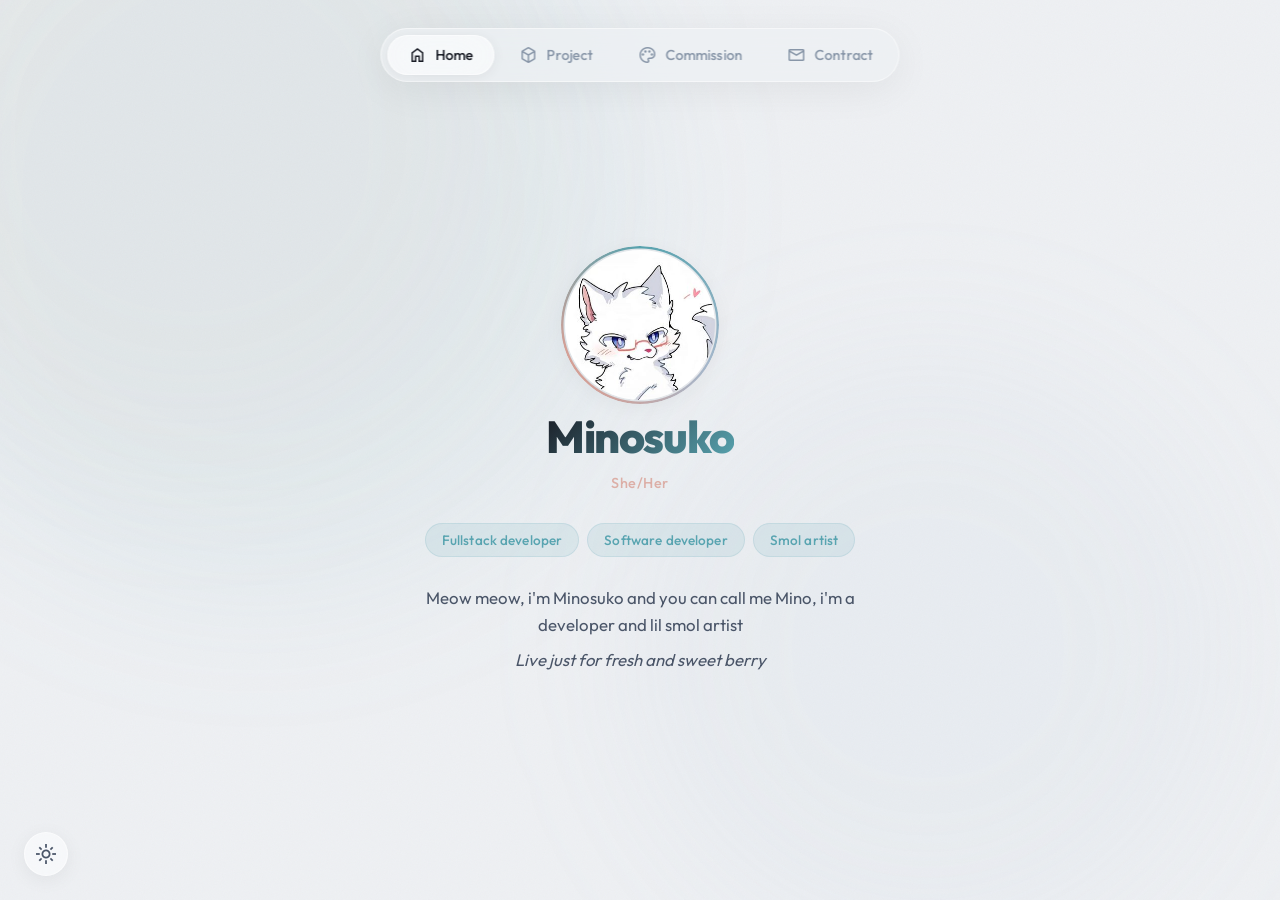
==== index.html @ c40b8c77 "Add files via upload" ====
<!DOCTYPE html>
<html lang="en" data-theme="dark">
	<head>
		<meta charset="UTF-8">
		<meta name="viewport" content="width=device-width, initial-scale=1.0">
		<title>Minosuko</title>
		<meta name="author" content="Minosuko">
		<meta name="description" content="Meow meow, i'm Minosuko and you can call me Mino, i'm a developer and lil smol artist">
		<meta property="og:type" content="website">
		<meta property="og:title" content="Minosuko">
		<meta property="og:description" content="Meow meow, i'm Minosuko and you can call me Mino, i'm a developer and lil smol artist">
		<meta property="og:url" content="https://minosuko.id.vn">
		<meta property="og:image" content="https://minosuko.id.vn/assets/images/web_image.jpg">
		<meta property="og:image:secure_url" content="https://minosuko.id.vn/assets/images/web_image.jpg">
		<link rel="icon" type="image/x-icon" href="/favicon.png">
		<link rel="preconnect" href="https://fonts.googleapis.com">
		<link rel="preconnect" href="https://fonts.gstatic.com" crossorigin>
		<link href="https://fonts.googleapis.com/css2?family=Outfit:wght@300;400;500;600;700;800;900&display=swap" rel="stylesheet">
		<link href="https://fonts.googleapis.com/css2?family=Material+Symbols+Outlined:opsz,wght,FILL,GRAD@20..48,100..700,0..1,-50..200" rel="stylesheet" />
		<link rel="stylesheet" href="assets/css/style.css">
	</head>
	<body class="loading">
		<div class="loader" id="loader">
			<div class="lotus-pond" id="lotusPond">
      <div class="lotus-ring"></div>
      <div class="lotus-ring lotus-ring--2"></div>
      <div class="ring-stars">
        <span class="ring-star"><svg viewBox="-12 -12 24 24"><path d="M0-10 Q0 0 10 0 Q0 0 0 10 Q0 0-10 0 Q0 0 0-10Z"/></svg></span>
        <span class="ring-star"><svg viewBox="-12 -12 24 24"><path d="M0-10 Q0 0 10 0 Q0 0 0 10 Q0 0-10 0 Q0 0 0-10Z"/></svg></span>
        <span class="ring-star"><svg viewBox="-12 -12 24 24"><path d="M0-10 Q0 0 10 0 Q0 0 0 10 Q0 0-10 0 Q0 0 0-10Z"/></svg></span>
        <span class="ring-star"><svg viewBox="-12 -12 24 24"><path d="M0-10 Q0 0 10 0 Q0 0 0 10 Q0 0-10 0 Q0 0 0-10Z"/></svg></span>
      </div>
      <div class="lotus" id="lotus">
					<div class="lotus-glow" id="lotusGlow"></div>
				</div>
				<div class="lotus-reflection"></div>
			</div>
		</div>

		<div class="bg-blob"></div>
		<div class="bg-blob bg-blob--2"></div>
		<div class="bg-blob bg-blob--3"></div>
		<div class="bg-grain"></div>

		<button class="theme-toggle" id="themeToggle" aria-label="Toggle theme">
			<span class="material-symbols-outlined icon-sun">light_mode</span>
			<span class="material-symbols-outlined icon-moon">dark_mode</span>
		</button>

		<div class="app">
			<nav class="nav" id="nav">
				<div class="nav-glass">
					<button class="nav-item active" data-tab="home">
						<span class="material-symbols-outlined">home</span>
						<span class="nav-label">Home</span>
					</button>
					<button class="nav-item" data-tab="project">
						<span class="material-symbols-outlined">deployed_code</span>
						<span class="nav-label">Project</span>
					</button>
					<button class="nav-item" data-tab="commission">
						<span class="material-symbols-outlined">palette</span>
						<span class="nav-label">Commission</span>
					</button>
					<button class="nav-item" data-tab="contract">
						<span class="material-symbols-outlined">mail</span>
						<span class="nav-label">Contract</span>
					</button>
					<div class="nav-indicator" id="navIndicator"></div>
				</div>
			</nav>

			<main class="main">
				<div class="tab-content active" id="tab-home">
					<div class="tab-inner">
						<div class="profile">
							<div class="avatar-frame">
								<div class="avatar-ring">
									<div class="avatar-ring-spin"></div>
								</div>
								<img class="avatar" src="assets/images/avatar.jpg" alt="Minosuko">
							</div>
							<h1 class="name">Minosuko</h1>
							<span class="pronouns">She/Her</span>
						</div>
						<div class="roles">
							<div class="role-tag">Fullstack developer</div>
							<div class="role-tag">Software developer</div>
							<div class="role-tag">Smol artist</div>
						</div>
						<div class="bio">
							<p>Meow meow, i'm Minosuko and you can call me Mino, i'm a developer and lil smol artist</p>
							<p class="bio-tagline">Live just for fresh and sweet berry</p>
						</div>
					</div>
				</div>

				<div class="tab-content" id="tab-project">
					<div class="tab-inner">
						<h2 class="section-title">Projects</h2>
						<div class="projects">
							<a href="https://github.com/Minosuko/DarkNight" target="_blank" rel="noopener" class="project-card">
								<div class="project-header">
									<span class="material-symbols-outlined project-icon">dark_mode</span>
									<span class="project-lang">PHP</span>
								</div>
								<h3 class="project-name">DarkNight</h3>
								<p class="project-desc">Open-Source social network built with PHP</p>
								<div class="project-footer">
									<span class="material-symbols-outlined">open_in_new</span>
									<span>View on GitHub</span>
								</div>
							</a>
							<a href="https://github.com/Minosuko/FoxyClient" target="_blank" rel="noopener" class="project-card">
								<div class="project-header">
									<span class="material-symbols-outlined project-icon">stadia_controller</span>
									<span class="project-lang">Minecraft</span>
								</div>
								<h3 class="project-name">FoxyClient</h3>
								<p class="project-desc">Lightweight Minecraft Client/Launcher built for performance</p>
								<div class="project-footer">
									<span class="material-symbols-outlined">open_in_new</span>
									<span>View on GitHub</span>
								</div>
							</a>
						</div>
					</div>
				</div>

				<div class="tab-content" id="tab-commission">
					<div class="tab-inner">
						<h2 class="section-title">Commission</h2>
						<p class="comm-intro">looking for commission?</p>
						<div class="comm-link-wrap">
							<a href="commissions.html" class="comm-visit-btn" data-nav="commissions.html">
								<span>Visit there</span>
								<span class="material-symbols-outlined">arrow_forward</span>
							</a>
						</div>
					</div>
				</div>

				<div class="tab-content" id="tab-contract">
					<div class="tab-inner">
						<h2 class="section-title">Contact</h2>
						<div class="contacts">
							<a href="mailto:contact@minofox.top" class="contact-card">
								<span class="material-symbols-outlined contact-icon">mail</span>
								<small class="contact-platform">Email</small>
								<span class="contact-label">contact@minofox.top</span>
							</a>
							<a href="https://x.com/MinosukoUwU" target="_blank" rel="noopener" class="contact-card">
								<svg class="contact-svg" viewBox="0 0 24 24" fill="currentColor"><path d="M18.244 2.25h3.308l-7.227 8.26 8.502 11.24H16.17l-5.214-6.817L4.99 21.75H1.68l7.73-8.835L1.254 2.25H8.08l4.713 6.231zm-1.161 17.52h1.833L7.084 4.126H5.117z"/></svg>
								<small class="contact-platform">X</small>
								<span class="contact-label">@MinosukoUwU</span>
							</a>
							<a href="https://fb.com/MinoFoxc" target="_blank" rel="noopener" class="contact-card">
								<svg class="contact-svg" viewBox="0 0 24 24" fill="currentColor"><path d="M24 12.073c0-6.627-5.373-12-12-12S0 5.446 0 12.073c0 5.99 4.388 10.954 10.125 11.854v-8.385H7.078v-3.47h3.047V9.43c0-3.007 1.792-4.669 4.533-4.669 1.312 0 2.686.235 2.686.235v2.953H15.83c-1.491 0-1.956.925-1.956 1.874v2.25h3.328l-.532 3.47h-2.796v8.385C19.612 23.027 24 18.062 24 12.073z"/></svg>
								<small class="contact-platform">Facebook</small>
								<span class="contact-label">MinoFoxc</span>
							</a>
							<a href="https://discord.com/users/875648914513092618" target="_blank" rel="noopener" class="contact-card">
								<span class="material-symbols-outlined contact-icon">forum</span>
								<small class="contact-platform">Discord</small>
								<span class="contact-label">@minosuko</span>
							</a>
							<a href="https://t.me/MinosukoUwU" target="_blank" rel="noopener" class="contact-card">
								<span class="material-symbols-outlined contact-icon">send</span>
								<small class="contact-platform">Telegram</small>
								<span class="contact-label">@MinosukoUwU</span>
							</a>
							<a href="https://bsky.app/profile/minosuko.lesbian.cat" target="_blank" rel="noopener" class="contact-card">
								<svg class="contact-svg" viewBox="0 0 568 501" fill="currentColor"><path d="M123.121 33.664C188.241 82.553 258.281 181.68 284 234.873c25.719-53.192 95.759-152.32 160.879-201.21C491.866-1.611 568-28.906 568 57.947c0 17.346-9.945 145.713-15.778 166.555-20.275 72.453-94.155 90.933-159.875 79.748C507.222 323.8 536.444 388.56 473.333 453.32c-119.86 122.992-172.272-30.859-185.702-70.281-2.462-7.227-3.614-10.608-3.631-7.733-.017-2.875-1.169.506-3.631 7.733-13.43 39.422-65.842 193.273-185.702 70.281-63.111-64.76-33.89-129.52 80.986-149.071-65.72 11.185-139.6-7.295-159.875-79.748C9.945 203.659 0 75.291 0 57.946 0-28.906 76.135-1.612 123.121 33.664Z"/></svg>
								<small class="contact-platform">BSky</small>
								<span class="contact-label">@minosuko.lesbian.cat</span>
							</a>
							<a href="https://github.com/Minosuko" target="_blank" rel="noopener" class="contact-card">
								<svg class="contact-svg" viewBox="0 0 24 24" fill="currentColor"><path d="M12 0C5.374 0 0 5.373 0 12c0 5.302 3.438 9.8 8.207 11.387.599.111.793-.261.793-.577v-2.234c-3.338.726-4.033-1.416-4.033-1.416-.546-1.387-1.333-1.756-1.333-1.756-1.089-.745.083-.729.083-.729 1.205.084 1.839 1.237 1.839 1.237 1.07 1.834 2.807 1.304 3.492.997.107-.775.418-1.305.762-1.604-2.665-.305-5.467-1.334-5.467-5.931 0-1.311.469-2.381 1.236-3.221-.124-.303-.535-1.524.117-3.176 0 0 1.008-.322 3.301 1.23A11.509 11.509 0 0112 5.803c1.02.005 2.047.138 3.006.404 2.291-1.552 3.297-1.23 3.297-1.23.653 1.653.242 2.874.118 3.176.77.84 1.235 1.911 1.235 3.221 0 4.609-2.807 5.624-5.479 5.921.43.372.823 1.102.823 2.222v3.293c0 .319.192.694.801.576C20.566 21.797 24 17.3 24 12c0-6.627-5.373-12-12-12z"/></svg>
								<small class="contact-platform">GitHub</small>
								<span class="contact-label">Minosuko</span>
							</a>
						</div>
						<div class="ko-fi-wrap">
							<a href="https://ko-fi.com/minosuko" target="_blank" rel="noopener" class="ko-fi-btn">
								<span class="material-symbols-outlined">coffee</span>
								<span>Support me on Ko-fi</span>
							</a>
						</div>
					</div>
				</div>
			</main>
		</div>

  <div class="page-overlay" id="pageOverlay"></div>
  <div class="theme-transition"></div>
		<script src="assets/js/script.js"></script>
	</body>
</html>
---- assets/css/style.css ----
*,
*::before,
*::after {
  margin: 0;
  padding: 0;
  box-sizing: border-box;
  -webkit-tap-highlight-color: transparent;
}

:root {
  --pearl: #d8dbe2;
  --steel: #a9bcd0;
  --teal: #58a4b0;
  --slate: #373f51;
  --rose: #daa49a;

  --font: 'Outfit', system-ui, -apple-system, sans-serif;
  --radius-sm: 12px;
  --radius-md: 20px;
  --radius-lg: 28px;
  --radius-xl: 36px;
  --radius-full: 999px;

  --transition-slow: 0.6s cubic-bezier(0.16, 1, 0.3, 1);
  --transition: 0.4s cubic-bezier(0.16, 1, 0.3, 1);
  --transition-fast: 0.25s cubic-bezier(0.16, 1, 0.3, 1);
  --spring: 0.45s cubic-bezier(0.34, 1.3, 0.64, 0.95);
}

[data-theme="dark"] {
  --bg-primary: #1a1d26;
  --bg-secondary: #22262e;
  --text-primary: #e8eaed;
  --text-secondary: #a9bcd0;
  --text-muted: #6b7a8d;
  --glass-bg: rgba(255, 255, 255, 0.04);
  --glass-border: rgba(255, 255, 255, 0.08);
  --glass-hover: rgba(255, 255, 255, 0.08);
  --glass-inner: rgba(255, 255, 255, 0.06);
  --shadow: rgba(0, 0, 0, 0.3);
  --nav-bg: rgba(26, 29, 38, 0.7);
  --card-bg: rgba(255, 255, 255, 0.03);
  --card-border: rgba(255, 255, 255, 0.06);
  --accent: var(--teal);
  --accent-soft: rgba(88, 164, 176, 0.15);
  --blob-1: rgba(88, 164, 176, 0.12);
  --blob-2: rgba(218, 164, 154, 0.08);
  --blob-3: rgba(169, 188, 208, 0.10);
  --petal-base: var(--slate);
}

[data-theme="light"] {
  --bg-primary: #eef0f3;
  --bg-secondary: #e4e7ec;
  --text-primary: #1a1d26;
  --text-secondary: #4a5568;
  --text-muted: #8896a8;
  --glass-bg: rgba(255, 255, 255, 0.55);
  --glass-border: rgba(255, 255, 255, 0.5);
  --glass-hover: rgba(255, 255, 255, 0.7);
  --glass-inner: rgba(255, 255, 255, 0.4);
  --shadow: rgba(0, 0, 0, 0.06);
  --nav-bg: rgba(238, 240, 243, 0.75);
  --card-bg: rgba(255, 255, 255, 0.3);
  --card-border: rgba(255, 255, 255, 0.4);
  --accent: var(--teal);
  --accent-soft: rgba(88, 164, 176, 0.12);
  --blob-1: rgba(88, 164, 176, 0.08);
  --blob-2: rgba(218, 164, 154, 0.06);
  --blob-3: rgba(169, 188, 208, 0.08);
  --petal-base: var(--pearl);
}

html {
  font-size: 16px;
  -webkit-font-smoothing: antialiased;
  -moz-osx-font-smoothing: grayscale;
}

body {
  font-family: var(--font);
  background: var(--bg-primary);
  color: var(--text-primary);
  min-height: 100dvh;
  overflow-x: hidden;
  transition: background var(--transition-slow), color var(--transition-slow);
  line-height: 1.5;
}

a {
  color: inherit;
  text-decoration: none;
}

button {
  font-family: inherit;
  border: none;
  cursor: pointer;
  background: none;
  color: inherit;
}

::-webkit-scrollbar {
  width: 6px;
}

::-webkit-scrollbar-track {
  background: transparent;
}

::-webkit-scrollbar-thumb {
  background: var(--text-muted);
  border-radius: var(--radius-full);
}

.bg-blob {
  position: fixed;
  width: 60vw;
  height: 60vw;
  border-radius: 50%;
  filter: blur(80px);
  pointer-events: none;
  z-index: 0;
  transition: background var(--transition-slow);
  will-change: transform;
}

.bg-blob {
  top: -20%;
  left: -10%;
  background: var(--blob-1);
  animation: blobFloat1 25s ease-in-out infinite;
}

.bg-blob--2 {
  bottom: -15%;
  right: -5%;
  width: 50vw;
  height: 50vw;
  background: var(--blob-2);
  animation: blobFloat2 30s ease-in-out infinite;
}

.bg-blob--3 {
  top: 40%;
  left: 50%;
  width: 45vw;
  height: 45vw;
  background: var(--blob-3);
  animation: blobFloat3 20s ease-in-out infinite;
}

@keyframes blobFloat1 {
  0%, 100% { transform: translate(0, 0) scale(1) rotate(0deg); }
  25% { transform: translate(10%, 8%) scale(1.1) rotate(5deg); }
  50% { transform: translate(-5%, 15%) scale(0.95) rotate(-3deg); }
  75% { transform: translate(8%, -5%) scale(1.05) rotate(4deg); }
}

@keyframes blobFloat2 {
  0%, 100% { transform: translate(0, 0) scale(1) rotate(0deg); }
  33% { transform: translate(-8%, -10%) scale(1.08) rotate(-4deg); }
  66% { transform: translate(5%, 5%) scale(0.92) rotate(3deg); }
}

@keyframes blobFloat3 {
  0%, 100% { transform: translate(0, 0) scale(1); }
  50% { transform: translate(-10%, 5%) scale(1.12); }
}

.bg-grain {
  position: fixed;
  inset: 0;
  z-index: 0;
  pointer-events: none;
  opacity: 0.03;
  background-image: url("data:image/svg+xml,%3Csvg viewBox='0 0 256 256' xmlns='http://www.w3.org/2000/svg'%3E%3Cfilter id='noise'%3E%3CfeTurbulence type='fractalNoise' baseFrequency='0.9' numOctaves='4' stitchTiles='stitch'/%3E%3C/filter%3E%3Crect width='100%25' height='100%25' filter='url(%23noise)'/%3E%3C/svg%3E");
  background-repeat: repeat;
  background-size: 256px 256px;
}

body.loading {
  overflow: hidden;
}

.loader {
  position: fixed;
  inset: 0;
  z-index: 1000;
  display: flex;
  align-items: center;
  justify-content: center;
  background: var(--bg-primary);
  transition: opacity 0.6s ease, visibility 0.6s ease;
}

.loader.hidden {
  opacity: 0;
  visibility: hidden;
  pointer-events: none;
}

.lotus-pond {
  position: relative;
  display: flex;
  align-items: center;
  justify-content: center;
  width: 240px;
  height: 240px;
}

.lotus-ring {
  position: absolute;
  top: 50%;
  left: 50%;
  width: 200px;
  height: 200px;
  margin: -100px;
  border-radius: 50%;
  background: conic-gradient(from 0deg, var(--teal), var(--steel), var(--rose), var(--pearl), var(--teal));
  animation: ringGrow 0.7s cubic-bezier(0.34, 1.3, 0.64, 1) forwards, ringSpin 4s linear infinite;
  animation-delay: 0s, 0.7s;
  mask: radial-gradient(farthest-side, transparent calc(100% - 3px), #000 calc(100% - 2px));
  -webkit-mask: radial-gradient(farthest-side, transparent calc(100% - 3px), #000 calc(100% - 2px));
  opacity: 0.5;
  pointer-events: none;
}

.lotus-ring--2 {
  width: 150px;
  height: 150px;
  margin: -75px;
  background: conic-gradient(from 90deg, var(--rose), var(--teal), var(--steel), var(--rose));
  animation: ringGrow 0.7s cubic-bezier(0.34, 1.3, 0.64, 1) forwards, ringSpin 3s linear infinite reverse;
  animation-delay: 0.1s, 0.8s;
  mask: radial-gradient(farthest-side, transparent calc(100% - 2px), #000 calc(100% - 1px));
  -webkit-mask: radial-gradient(farthest-side, transparent calc(100% - 2px), #000 calc(100% - 1px));
  opacity: 0.4;
}

.ring-stars {
  position: absolute;
  top: 50%;
  left: 50%;
  width: 0;
  height: 0;
  pointer-events: none;
  opacity: 0;
  animation: starAppear 0.4s ease-out 0.8s forwards;
}

.ring-star {
  position: absolute;
  width: 22px;
  height: 22px;
  margin: -11px;
  color: var(--teal);
  opacity: 0.75;
  offset-path: circle(100px);
  offset-rotate: 0deg;
  animation: starOrbit 8s linear infinite, starPulse 2s ease-in-out infinite;
  filter: drop-shadow(0 0 4px rgba(88, 164, 176, 0.5));
}

.ring-star:nth-child(1) { animation-delay: 0s; }
.ring-star:nth-child(2) { animation-delay: -2s; }
.ring-star:nth-child(3) { animation-delay: -4s; }
.ring-star:nth-child(4) { animation-delay: -6s; }

.ring-star svg {
  display: block;
  width: 100%;
  height: 100%;
  fill: currentColor;
}

@keyframes starOrbit {
  from { offset-distance: 0%; }
  to { offset-distance: 100%; }
}

@keyframes starAppear {
  from { opacity: 0; }
  to { opacity: 1; }
}

@keyframes starPulse {
  0%, 100% { opacity: 0.4; }
  50% { opacity: 0.9; }
}

.lotus {
  position: relative;
  width: 130px;
  height: 130px;
  cursor: pointer;
  animation: lotusSway 6s ease-in-out infinite;
}

@keyframes lotusSway {
  0%, 100% { transform: rotate(-1deg); }
  50% { transform: rotate(1deg); }
}

.lotus-glow {
  position: absolute;
  top: 50%;
  left: 50%;
  width: 120px;
  height: 120px;
  margin: -60px;
  border-radius: 50%;
  background: radial-gradient(circle, rgba(88,164,176,0.1), transparent 70%);
  animation: lotusGlow 3s ease-in-out infinite alternate;
  pointer-events: none;
}

@keyframes lotusGlow {
  0% { transform: scale(0.8); opacity: 0.4; }
  100% { transform: scale(1.3); opacity: 0.8; }
}

.lotus-petal {
  position: absolute;
  bottom: 50%;
  left: 50%;
  transform-origin: bottom center;
  border-radius: 50% 50% 0 0;
  will-change: transform, opacity;
  pointer-events: none;
}

.lotus-petal--outer {
  width: 32px;
  height: 66px;
  margin-left: -16px;
  animation: petalBloomOuter 1.6s ease-out both;
}

.lotus-petal--inner {
  width: 22px;
  height: 50px;
  margin-left: -11px;
  animation: petalBloomInner 1.4s ease-out both;
}

@keyframes petalBloomOuter {
  0% {
    transform: rotate(calc(var(--r, 0deg))) scaleY(0) scaleX(0.3);
    opacity: 0;
  }
  40% {
    opacity: 0.9;
  }
  70% {
    transform: rotate(calc(var(--r, 0deg))) scaleY(1.08) scaleX(1.02);
    opacity: var(--o, 0.7);
  }
  100% {
    transform: rotate(calc(var(--r, 0deg))) scaleY(1) scaleX(1);
    opacity: var(--o, 0.65);
  }
}

@keyframes petalBloomInner {
  0% {
    transform: rotate(calc(var(--r, 0deg))) scaleY(0) scaleX(0.3);
    opacity: 0;
  }
  50% {
    opacity: 0.95;
  }
  80% {
    transform: rotate(calc(var(--r, 0deg))) scaleY(1.06) scaleX(1.02);
    opacity: var(--o, 0.85);
  }
  100% {
    transform: rotate(calc(var(--r, 0deg))) scaleY(1) scaleX(1);
    opacity: var(--o, 0.8);
  }
}

.lotus-petal::after {
  content: '';
  position: absolute;
  top: 10%;
  left: 50%;
  width: 1px;
  height: 50%;
  background: rgba(255,255,255,0.12);
  transform: translateX(-50%);
}

.lotus-center {
  position: absolute;
  top: 50%;
  left: 50%;
  width: 20px;
  height: 20px;
  margin: -10px;
  border-radius: 50%;
  background: radial-gradient(circle at 40% 35%, var(--pearl), var(--rose));
  z-index: 10;
  animation: centerPulse 2.5s ease-in-out infinite alternate;
  box-shadow: 0 0 24px rgba(218,164,154,0.35), 0 0 48px rgba(218,164,154,0.1);
  pointer-events: none;
}

@keyframes centerPulse {
  0% { transform: scale(1); box-shadow: 0 0 24px rgba(218,164,154,0.35); }
  100% { transform: scale(1.12); box-shadow: 0 0 40px rgba(218,164,154,0.5); }
}

.lotus-center.sparkle {
  animation: centerSparkle 0.5s cubic-bezier(0.34, 1.56, 0.64, 1);
}

@keyframes centerSparkle {
  0% { transform: scale(1); box-shadow: 0 0 24px rgba(218,164,154,0.35); }
  40% { transform: scale(1.8); box-shadow: 0 0 70px rgba(218,164,154,0.7), 0 0 100px rgba(88,164,176,0.3); }
  100% { transform: scale(1); box-shadow: 0 0 24px rgba(218,164,154,0.35); }
}

.lotus-ripple {
  position: absolute;
  top: 50%;
  left: 50%;
  width: 8px;
  height: 8px;
  margin: -4px;
  border-radius: 50%;
  border: 2px solid var(--teal);
  opacity: 0;
  pointer-events: none;
  z-index: 0;
}

.lotus-ripple.active {
  animation: rippleOut 2.5s ease-out forwards;
}

@keyframes rippleOut {
  0% { transform: scale(0.5); opacity: 0.5; border-width: 2px; }
  100% { transform: scale(22); opacity: 0; border-width: 0.5px; }
}

.lotus-reflection {
  position: absolute;
  bottom: 12px;
  left: 50%;
  width: 110px;
  height: 40px;
  margin-left: -55px;
  border-radius: 50%;
  background: linear-gradient(to top, var(--teal), transparent);
  opacity: 0.07;
  pointer-events: none;
  animation: reflectPulse 3.5s ease-in-out infinite alternate;
}

@keyframes reflectPulse {
  0% { opacity: 0.04; transform: scaleX(0.8); }
  100% { opacity: 0.1; transform: scaleX(1.15); }
}

.theme-toggle {
  position: fixed;
  bottom: 24px;
  left: 24px;
  z-index: 100;
  width: 44px;
  height: 44px;
  border-radius: var(--radius-full);
  display: flex;
  align-items: center;
  justify-content: center;
  background: var(--glass-bg);
  backdrop-filter: blur(20px) saturate(180%);
  -webkit-backdrop-filter: blur(20px) saturate(180%);
  border: 1px solid var(--glass-border);
  color: var(--text-secondary);
  transition: all var(--transition);
  box-shadow: 0 4px 20px var(--shadow);
}

.theme-toggle:hover {
  background: var(--glass-hover);
  transform: scale(1.05);
}

.theme-toggle:active {
  transform: scale(0.95);
}

.theme-toggle .material-symbols-outlined {
  font-size: 22px;
}

[data-theme="dark"] .icon-sun,
[data-theme="light"] .icon-moon {
  display: none;
}

.app {
  position: relative;
  z-index: 1;
  display: flex;
  flex-direction: column;
  align-items: center;
  min-height: 100dvh;
  padding: 24px 16px 32px;
}

.nav {
  position: fixed;
  top: 20px;
  left: 50%;
  transform: translateX(-50%);
  z-index: 50;
}

.nav-glass {
  display: flex;
  align-items: center;
  gap: 4px;
  padding: 6px;
  background: var(--nav-bg);
  backdrop-filter: blur(28px) saturate(180%);
  -webkit-backdrop-filter: blur(28px) saturate(180%);
  border: 1px solid var(--glass-border);
  border-radius: var(--radius-xl);
  box-shadow: 0 8px 40px var(--shadow);
  position: relative;
  transition: background var(--transition-slow), border var(--transition-slow), box-shadow var(--transition-slow);
}

.nav-item {
  position: relative;
  z-index: 2;
  display: flex;
  align-items: center;
  gap: 8px;
  padding: 10px 20px;
  border-radius: var(--radius-lg);
  font-size: 0.9rem;
  font-weight: 500;
  color: var(--text-muted);
  transition: color var(--transition-fast);
  letter-spacing: 0.01em;
}

.nav-item .material-symbols-outlined {
  font-size: 20px;
  font-variation-settings: 'wght' 400;
}

.nav-item:hover {
  color: var(--text-secondary);
}

.nav-item.active {
  color: var(--text-primary);
}

.nav-indicator {
  position: absolute;
  top: 6px;
  bottom: 6px;
  left: 6px;
  z-index: 1;
  width: calc(var(--indicator-width, 0px));
  transform: translateX(var(--indicator-offset, 0px));
  background: var(--glass-bg);
  backdrop-filter: blur(20px) saturate(180%);
  -webkit-backdrop-filter: blur(20px) saturate(180%);
  border: 1px solid var(--glass-border);
  border-radius: var(--radius-lg);
  transition: transform var(--spring), width var(--spring);
  box-shadow: 0 2px 12px var(--shadow);
  pointer-events: none;
}

.main {
  flex: 1;
  display: flex;
  align-items: center;
  justify-content: center;
  width: 100%;
  max-width: 580px;
  margin-top: 80px;
  margin-bottom: 40px;
}

.tab-content {
  display: none;
  width: 100%;
  animation: none;
}

.tab-content.active {
  display: block;
}

.tab-content.entering {
  display: block;
  animation: tabEnter 0.35s cubic-bezier(0.16, 1, 0.3, 1) both;
}

.tab-content.leaving {
  display: block;
  animation: tabLeave 0.35s cubic-bezier(0.16, 1, 0.3, 1) both;
}

@keyframes tabEnter {
  from {
    opacity: 0;
    transform: translateY(20px) scale(0.97);
  }
  to {
    opacity: 1;
    transform: translateY(0) scale(1);
  }
}

@keyframes tabLeave {
  from {
    opacity: 1;
    transform: translateY(0) scale(1);
  }
  to {
    opacity: 0;
    transform: translateY(-15px) scale(0.97);
  }
}

.tab-inner {
  display: flex;
  flex-direction: column;
  align-items: center;
  gap: 28px;
  padding: 0 4px;
}

.profile {
  display: flex;
  flex-direction: column;
  align-items: center;
  gap: 12px;
}

.avatar-frame {
  position: relative;
  width: 140px;
  height: 140px;
  display: flex;
  align-items: center;
  justify-content: center;
}

.avatar-ring {
  position: absolute;
  inset: -4px;
  border-radius: 50%;
  background: conic-gradient(var(--teal), var(--steel), var(--rose), var(--teal));
  animation: ringSpin 3s linear infinite;
  mask: radial-gradient(farthest-side, transparent calc(100% - 3px), #000 calc(100% - 2px));
  -webkit-mask: radial-gradient(farthest-side, transparent calc(100% - 3px), #000 calc(100% - 2px));
}

.avatar-ring-spin {
  position: absolute;
  inset: 0;
  border-radius: 50%;
  background: conic-gradient(transparent 40%, var(--rose), var(--teal));
  animation: ringSpin 2s linear infinite reverse;
  mask: radial-gradient(farthest-side, transparent calc(100% - 3px), #000 calc(100% - 2px));
  -webkit-mask: radial-gradient(farthest-side, transparent calc(100% - 3px), #000 calc(100% - 2px));
}

@keyframes ringSpin {
  to { transform: rotate(360deg); }
}

@keyframes ringGrow {
  from { transform: scale(0); }
  to { transform: scale(1); }
}

.avatar {
  width: 100%;
  height: 100%;
  border-radius: 50%;
  object-fit: cover;
  position: relative;
  z-index: 1;
  box-shadow: 0 4px 24px var(--shadow);
}

.name {
  font-size: 2.4rem;
  font-weight: 800;
  letter-spacing: -0.03em;
  line-height: 1.1;
  background: linear-gradient(135deg, var(--text-primary), var(--teal));
  -webkit-background-clip: text;
  -webkit-text-fill-color: transparent;
  background-clip: text;
}

.pronouns {
  font-size: 0.9rem;
  font-weight: 500;
  color: var(--rose);
  letter-spacing: 0.03em;
  opacity: 0.85;
}

.roles {
  display: flex;
  flex-wrap: wrap;
  justify-content: center;
  gap: 8px;
}

.role-tag {
  padding: 6px 16px;
  border-radius: var(--radius-full);
  font-size: 0.85rem;
  font-weight: 500;
  background: var(--accent-soft);
  color: var(--teal);
  border: 1px solid rgba(88, 164, 176, 0.15);
  letter-spacing: 0.01em;
}

.bio {
  text-align: center;
  max-width: 480px;
}

.bio p {
  font-size: 1.05rem;
  font-weight: 400;
  color: var(--text-secondary);
  line-height: 1.6;
  margin-bottom: 8px;
}

.bio-tagline {
  font-size: 0.9rem;
  font-weight: 500;
  color: var(--text-muted);
  font-style: italic;
}

.section-title {
  font-size: 1.5rem;
  font-weight: 700;
  letter-spacing: -0.02em;
  color: var(--text-primary);
  margin-bottom: 4px;
}

.glass-card {
  background: var(--card-bg);
  backdrop-filter: blur(16px) saturate(160%);
  -webkit-backdrop-filter: blur(16px) saturate(160%);
  border: 1px solid var(--card-border);
  border-radius: var(--radius-md);
  padding: 20px 24px;
  transition: all var(--transition);
}

.comm-status-dot {
  width: 10px;
  height: 10px;
  border-radius: 50%;
  flex-shrink: 0;
}

.comm-status-dot[data-status="1"] {
  background: #4ade80;
  box-shadow: 0 0 8px rgba(74, 222, 128, 0.5);
}

.comm-status-dot[data-status="0"] {
  background: #f87171;
  box-shadow: 0 0 8px rgba(248, 113, 113, 0.5);
}

.comm-status-dot[data-status="2"] {
  background: #fbbf24;
  box-shadow: 0 0 8px rgba(251, 191, 36, 0.5);
}

.comm-status-dot[data-status="3"] {
  background: #fb923c;
  box-shadow: 0 0 8px rgba(251, 146, 60, 0.5);
}

.comm-grid {
  display: grid;
  grid-template-columns: 1fr 1fr;
  gap: 16px;
  width: 100%;
  margin-bottom: 24px;
}

.comm-card {
  display: flex;
  flex-direction: column;
  gap: 14px;
  padding: 24px;
}

.comm-card-head {
  display: flex;
  align-items: center;
  gap: 10px;
}

.comm-card-icon {
  font-size: 24px;
  color: var(--teal);
}

.comm-card-title {
  font-size: 1.15rem;
  font-weight: 600;
  color: var(--text-primary);
  letter-spacing: -0.01em;
  margin-right: auto;
}

.comm-card-status {
  display: inline-flex;
  align-items: center;
  gap: 5px;
  font-size: 0.75rem;
  font-weight: 500;
  color: var(--text-muted);
  letter-spacing: 0.02em;
}

.comm-card-status .comm-status-dot {
  width: 8px;
  height: 8px;
}

.comm-card-price {
  font-size: 1.5rem;
  font-weight: 700;
  color: var(--teal);
  letter-spacing: -0.02em;
  line-height: 1.2;
}

.comm-card-desc {
  font-size: 0.9rem;
  line-height: 1.5;
  color: var(--text-secondary);
}

.comm-card-types {
  display: flex;
  flex-wrap: wrap;
  gap: 6px;
}

.comm-type-tag {
  display: inline-block;
  padding: 4px 12px;
  font-size: 0.75rem;
  font-weight: 500;
  color: var(--teal);
  background: var(--accent-soft);
  border-radius: var(--radius-full);
  letter-spacing: 0.02em;
}

.comm-card-delivery {
  font-size: 0.8rem;
  color: var(--text-muted);
  display: flex;
  align-items: center;
  gap: 6px;
  padding-top: 4px;
  border-top: 1px solid var(--card-border);
}

.comm-card-delivery .material-symbols-outlined {
  font-size: 16px;
  font-variation-settings: 'wght' 300;
}

.comm-footer {
  display: flex;
  flex-direction: column;
  gap: 16px;
  width: 100%;
}

.comm-notes {
  padding: 16px 20px;
  font-size: 0.85rem;
  line-height: 1.5;
  color: var(--text-muted);
}

.comm-order {
  text-align: center;
  padding: 20px;
  background: var(--card-bg);
  backdrop-filter: blur(16px) saturate(160%);
  -webkit-backdrop-filter: blur(16px) saturate(160%);
  border: 1px solid var(--card-border);
  border-radius: var(--radius-md);
  width: 100%;
}

.comm-order-label {
  font-size: 0.85rem;
  color: var(--text-muted);
  margin-bottom: 6px;
}

.comm-order-contact {
  font-size: 0.95rem;
  font-weight: 500;
  color: var(--text-secondary);
  line-height: 1.5;
}

.projects {
  display: flex;
  flex-direction: column;
  gap: 16px;
  width: 100%;
}

.project-card {
  display: flex;
  flex-direction: column;
  gap: 12px;
  padding: 22px 24px;
  background: var(--card-bg);
  backdrop-filter: blur(16px) saturate(160%);
  -webkit-backdrop-filter: blur(16px) saturate(160%);
  border: 1px solid var(--card-border);
  border-radius: var(--radius-md);
  transition: all var(--transition);
  cursor: pointer;
  position: relative;
  overflow: hidden;
}

.project-card::before {
  content: '';
  position: absolute;
  top: 0;
  left: 0;
  right: 0;
  height: 1px;
  background: linear-gradient(90deg, transparent, var(--glass-inner), transparent);
  opacity: 0;
  transition: opacity var(--transition);
}

.project-card:hover {
  background: var(--glass-hover);
  border-color: rgba(88, 164, 176, 0.2);
  transform: translateY(-3px);
  box-shadow: 0 12px 40px var(--shadow);
}

.project-card:hover::before {
  opacity: 1;
}

.project-card:active {
  transform: translateY(-1px) scale(0.99);
}

.project-header {
  display: flex;
  align-items: center;
  justify-content: space-between;
}

.project-icon {
  font-size: 28px;
  color: var(--teal);
  font-variation-settings: 'wght' 300;
}

.project-lang {
  font-size: 0.75rem;
  font-weight: 600;
  padding: 4px 10px;
  border-radius: var(--radius-full);
  background: var(--accent-soft);
  color: var(--teal);
  letter-spacing: 0.03em;
  text-transform: uppercase;
}

.project-name {
  font-size: 1.25rem;
  font-weight: 700;
  letter-spacing: -0.02em;
  color: var(--text-primary);
}

.project-desc {
  font-size: 0.9rem;
  color: var(--text-secondary);
  line-height: 1.5;
}

.project-footer {
  display: flex;
  align-items: center;
  gap: 6px;
  font-size: 0.8rem;
  font-weight: 500;
  color: var(--text-muted);
  margin-top: 4px;
  transition: color var(--transition-fast);
}

.project-card:hover .project-footer {
  color: var(--teal);
}

.project-footer .material-symbols-outlined {
  font-size: 16px;
}

.contacts {
  display: grid;
  grid-template-columns: 1fr 1fr;
  gap: 12px;
  width: 100%;
}

.comm-intro {
  font-size: 1.1rem;
  font-weight: 400;
  color: var(--text-secondary);
  text-align: center;
  margin-bottom: 24px;
}

.comm-link-wrap {
  display: flex;
  justify-content: center;
}

.comm-visit-btn {
  display: inline-flex;
  align-items: center;
  gap: 10px;
  padding: 14px 32px;
  background: var(--glass-bg);
  backdrop-filter: blur(16px) saturate(160%);
  -webkit-backdrop-filter: blur(16px) saturate(160%);
  border: 1px solid var(--glass-border);
  border-radius: var(--radius-full);
  color: var(--text-primary);
  font-family: var(--font);
  font-size: 1rem;
  font-weight: 500;
  text-decoration: none;
  cursor: pointer;
  transition: all var(--transition);
}

.comm-visit-btn:hover {
  background: var(--glass-hover);
  border-color: var(--teal);
  transform: translateY(-2px);
  box-shadow: 0 8px 30px var(--shadow);
}

.comm-visit-btn:active {
  transform: translateY(-1px) scale(0.97);
}

.comm-visit-btn .material-symbols-outlined {
  font-size: 20px;
  transition: transform var(--transition);
}

.comm-visit-btn:hover .material-symbols-outlined {
  transform: translateX(4px);
}

.contact-card {
  display: flex;
  flex-direction: column;
  align-items: center;
  gap: 8px;
  padding: 20px 12px;
  background: var(--card-bg);
  backdrop-filter: blur(16px) saturate(160%);
  -webkit-backdrop-filter: blur(16px) saturate(160%);
  border: 1px solid var(--card-border);
  border-radius: var(--radius-md);
  transition: all var(--transition);
  text-align: center;
}

.contact-card:hover {
  background: var(--glass-hover);
  border-color: rgba(88, 164, 176, 0.2);
  transform: translateY(-3px);
  box-shadow: 0 12px 40px var(--shadow);
}

.contact-card:active {
  transform: translateY(-1px) scale(0.97);
}

.contact-icon {
  font-size: 28px;
  color: var(--teal);
  font-variation-settings: 'wght' 300;
}

.contact-svg {
  width: 28px;
  height: 28px;
  color: var(--teal);
}

.contact-platform {
  font-size: 0.7rem;
  font-weight: 400;
  color: var(--text-muted);
  letter-spacing: 0.03em;
}

.contact-label {
  font-size: 0.85rem;
  font-weight: 500;
  color: var(--text-secondary);
}

.ko-fi-wrap {
  width: 100%;
  display: flex;
  justify-content: center;
  margin-top: 8px;
}

.ko-fi-btn {
  display: flex;
  align-items: center;
  gap: 8px;
  padding: 12px 24px;
  border-radius: var(--radius-full);
  background: var(--accent-soft);
  border: 1px solid rgba(88, 164, 176, 0.15);
  color: var(--teal);
  font-size: 0.9rem;
  font-weight: 600;
  transition: all var(--transition-fast);
}

.ko-fi-btn:hover {
  background: rgba(88, 164, 176, 0.2);
  transform: translateY(-2px);
  box-shadow: 0 8px 24px var(--shadow);
}

.ko-fi-btn:active {
  transform: translateY(0) scale(0.97);
}

.ko-fi-btn .material-symbols-outlined {
  font-size: 20px;
  font-variation-settings: 'wght' 400;
}

.page-overlay {
  position: fixed;
  inset: 0;
  z-index: 1000;
  pointer-events: none;
  background: var(--bg-primary);
  opacity: 0;
  transition: opacity 0.3s ease;
}

.page-overlay.active {
  opacity: 1;
  pointer-events: auto;
}

.theme-transition {
  position: fixed;
  inset: 0;
  z-index: 999;
  pointer-events: none;
  background: var(--bg-primary);
  opacity: 0;
  transition: opacity 0.3s ease;
}

.theme-transition.active {
  opacity: 1;
}

@media (max-width: 640px) {
  .app {
    padding: 20px 10px 28px;
  }

  .nav {
    top: 16px;
    left: 10px;
    right: 10px;
    transform: none;
    width: auto;
  }

  .nav-glass {
    gap: 3px;
    padding: 5px;
    border-radius: var(--radius-lg);
  }

  .nav-indicator {
    top: 5px;
    bottom: 5px;
    left: 5px;
  }

  .nav-item {
    flex: 1;
    justify-content: center;
    padding: 12px 8px;
    font-size: 0.8rem;
    gap: 5px;
    border-radius: var(--radius-md);
    min-width: 0;
  }

  .nav-item .material-symbols-outlined {
    font-size: 20px;
  }

  .nav-label {
    display: none;
  }

  .main {
    max-width: 100%;
    margin-top: 70px;
    margin-bottom: 28px;
  }

  .tab-inner {
    gap: 24px;
  }

  .avatar-frame {
    width: 110px;
    height: 110px;
  }

  .name {
    font-size: 1.8rem;
  }

  .bio p {
    font-size: 0.95rem;
  }

  .contacts {
    grid-template-columns: 1fr 1fr;
    gap: 10px;
  }

  .contact-card {
    padding: 16px 10px;
  }

  .theme-toggle {
    bottom: 16px;
    left: 16px;
    width: 38px;
    height: 38px;
  }

  .theme-toggle .material-symbols-outlined {
    font-size: 19px;
  }

  .section-title {
    font-size: 1.3rem;
  }

  .project-card {
    padding: 18px 18px;
  }

  .comm-grid {
    grid-template-columns: 1fr;
  }

  .comm-card {
    padding: 20px;
  }

  .comm-card-price {
    font-size: 1.25rem;
  }

  .comm-order {
    padding: 16px;
  }

  .project-name {
    font-size: 1.1rem;
  }

  .bg-blob {
    width: 80vw;
    height: 80vw;
    filter: blur(60px);
  }

  .bg-blob--2 {
    width: 70vw;
    height: 70vw;
  }

  .bg-blob--3 {
    width: 60vw;
    height: 60vw;
  }
}

@media (min-width: 641px) and (max-width: 1024px) {
  .main {
    max-width: 500px;
  }

  .avatar-frame {
    width: 130px;
    height: 130px;
  }
}

@media (min-width: 1025px) {
  .nav {
    top: 28px;
  }

  .main {
    max-width: 620px;
  }

  .avatar-frame {
    width: 150px;
    height: 150px;
  }

  .name {
    font-size: 2.8rem;
  }
}

@media (prefers-reduced-motion: reduce) {
  *,
  *::before,
  *::after {
    animation-duration: 0.01ms !important;
    animation-iteration-count: 1 !important;
    transition-duration: 0.01ms !important;
  }

  .bg-blob {
    animation: none;
  }
}
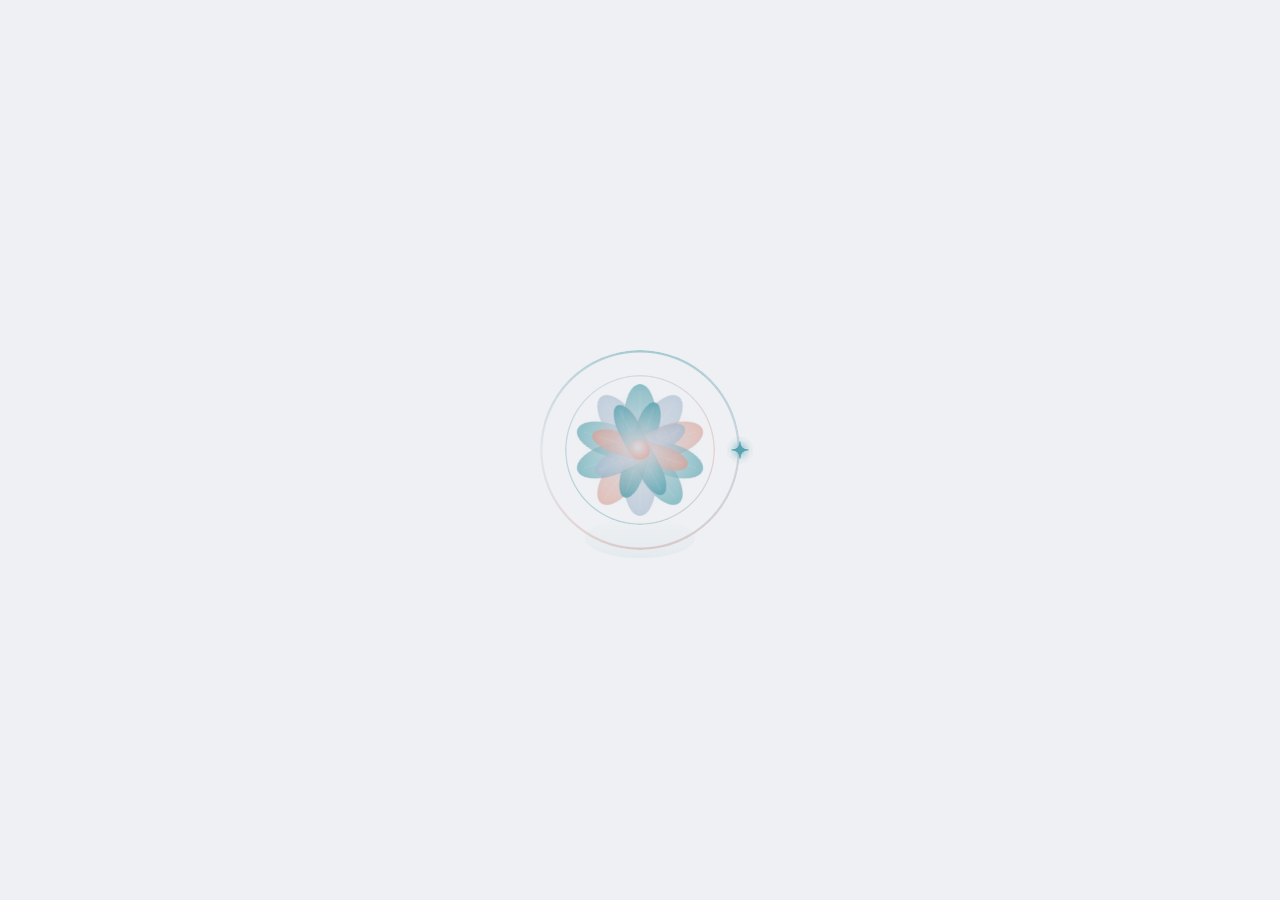
==== commit 13ed93c3: "Add files via upload" ====
--- a/index.html
+++ b/index.html
@@ -12,7 +12,7 @@
 		<meta property="og:url" content="https://minosuko.id.vn">
 		<meta property="og:image" content="https://minosuko.id.vn/assets/images/web_image.jpg">
 		<meta property="og:image:secure_url" content="https://minosuko.id.vn/assets/images/web_image.jpg">
-		<link rel="icon" type="image/x-icon" href="/favicon.png">
+		<link rel="icon" type="image/x-icon" href="/favicon.ico">
 		<link rel="preconnect" href="https://fonts.googleapis.com">
 		<link rel="preconnect" href="https://fonts.gstatic.com" crossorigin>
 		<link href="https://fonts.googleapis.com/css2?family=Outfit:wght@300;400;500;600;700;800;900&display=swap" rel="stylesheet">
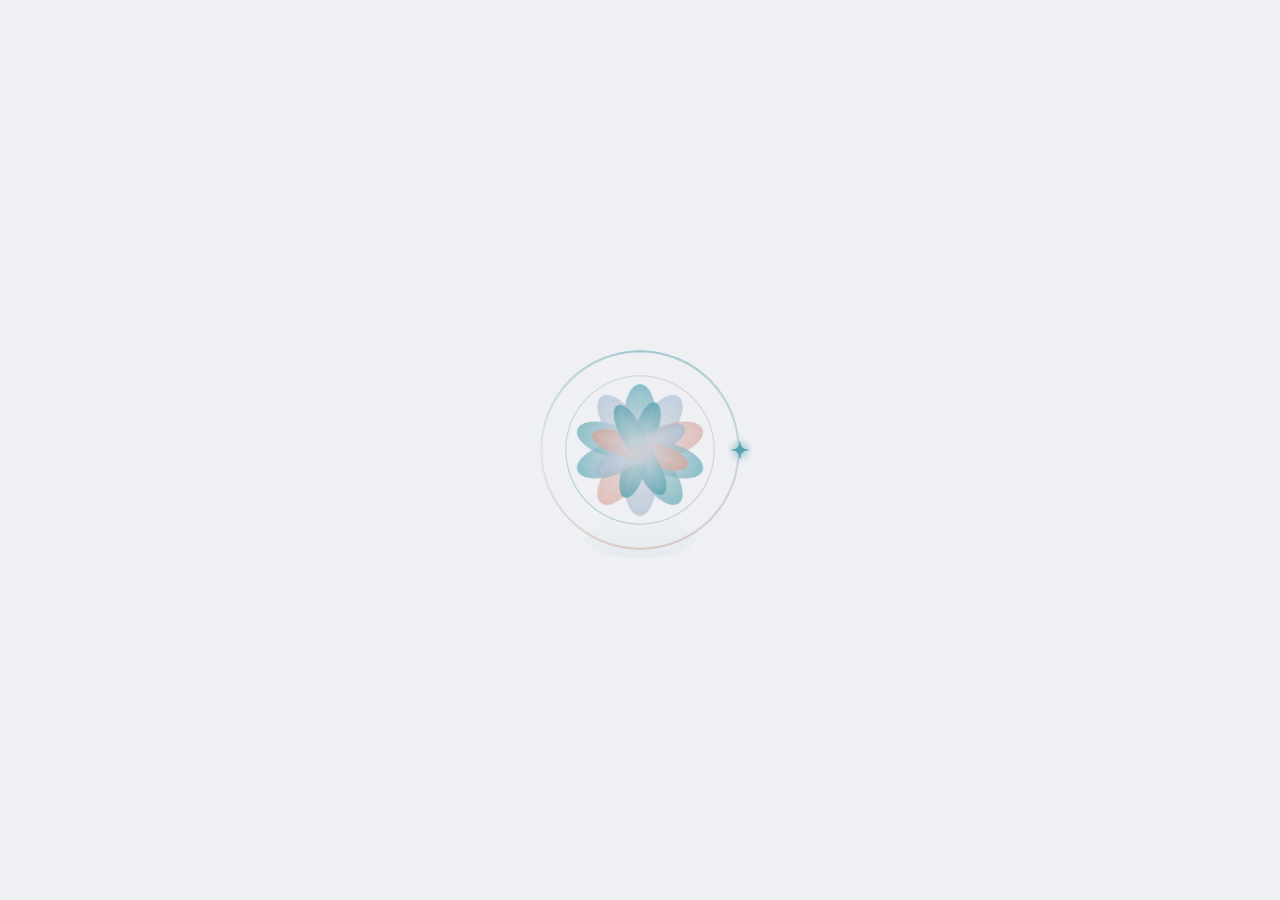
==== commit 80117285: "Update email contact from minofox to minosuko" ====
--- a/index.html
+++ b/index.html
@@ -123,6 +123,18 @@
 									<span>View on GitHub</span>
 								</div>
 							</a>
+							<a href="https://github.com/Minosuko/FoxyDB" target="_blank" rel="noopener" class="project-card">
+								<div class="project-header">
+									<span class="material-symbols-outlined project-icon">storage</span>
+									<span class="project-lang">PHP</span>
+								</div>
+								<h3 class="project-name">FoxyDB</h3>
+								<p class="project-desc">Lightweight PHP database abstraction layer</p>
+								<div class="project-footer">
+									<span class="material-symbols-outlined">open_in_new</span>
+									<span>View on GitHub</span>
+								</div>
+							</a>
 						</div>
 					</div>
 				</div>
@@ -147,7 +159,7 @@
 							<a href="mailto:contact@minofox.top" class="contact-card">
 								<span class="material-symbols-outlined contact-icon">mail</span>
 								<small class="contact-platform">Email</small>
-								<span class="contact-label">contact@minofox.top</span>
+								<span class="contact-label">contact@minosuko.id.vn</span>
 							</a>
 							<a href="https://x.com/MinosukoUwU" target="_blank" rel="noopener" class="contact-card">
 								<svg class="contact-svg" viewBox="0 0 24 24" fill="currentColor"><path d="M18.244 2.25h3.308l-7.227 8.26 8.502 11.24H16.17l-5.214-6.817L4.99 21.75H1.68l7.73-8.835L1.254 2.25H8.08l4.713 6.231zm-1.161 17.52h1.833L7.084 4.126H5.117z"/></svg>
